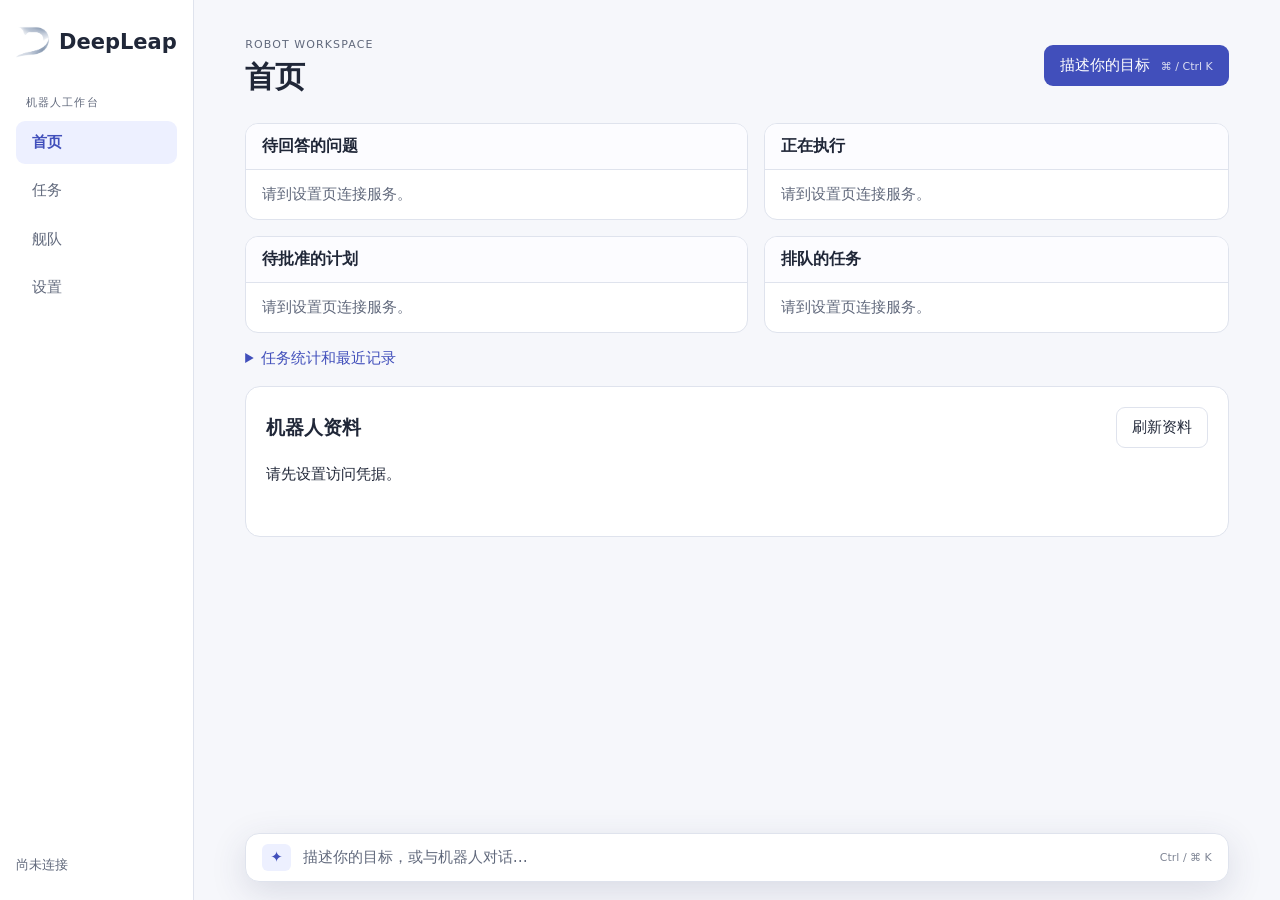
==== client/index.html @ b37fe317 "feat: 按任务状态在首页展示问题、计划、执行和队列" ====
<!doctype html>
<html lang="zh-CN">
<head>
  <meta charset="utf-8"><meta name="viewport" content="width=device-width, initial-scale=1">
  <title>DeepLeap · 机器人控制台</title>
  <link rel="icon" href="/client/deepleap-logo.png"><link rel="stylesheet" href="/client/style.css">
</head>
<body>
  <aside class="rail">
    <a class="brand" href="#home"><img src="/client/deepleap-logo.png" alt=""><strong>DeepLeap</strong></a>
    <div class="rail-caption">机器人工作台</div>
    <nav aria-label="工作台导航">
      <a href="#home">首页</a><a href="#tasks">任务</a><a href="#robots">舰队</a><a href="#settings">设置</a>
    </nav>
    <p id="connection-status" role="status">尚未连接</p>
  </aside>
  <main>
    <header><div><small>ROBOT WORKSPACE</small><h1 id="page-title">首页</h1></div>
      <button id="compose">描述你的目标 <kbd>⌘ / Ctrl K</kbd></button></header>
    <p id="notice" role="status"></p>
    <section id="home">
      <div class="home-board">
        <div class="board-column">
          <section class="board-panel" aria-labelledby="questions-title"><h2 id="questions-title">待回答的问题</h2><div id="home-questions"></div></section>
          <section class="board-panel" aria-labelledby="approvals-title"><h2 id="approvals-title">待批准的计划</h2><div id="home-approvals"></div></section>
        </div>
        <div class="board-column">
          <section class="board-panel" aria-labelledby="running-title"><h2 id="running-title">正在执行</h2><div id="home-running"></div></section>
          <section class="board-panel" aria-labelledby="queue-title"><h2 id="queue-title">排队的任务</h2><div id="home-queue"></div></section>
        </div>
      </div>
      <p id="home-feedback" role="status"></p>
      <p id="home-sync" role="status"></p>
      <details class="home-archive"><summary>任务统计和最近记录</summary><div class="metrics">
        <article><span>全部任务</span><strong id="recent-count">—</strong></article>
        <article><span>需要处理</span><strong id="waiting-count">—</strong></article>
        <article><span>执行中</span><strong id="active-count">—</strong></article>
      </div>
      <div class="card"><div class="heading"><h2>最近任务</h2><a href="#tasks">查看任务 →</a></div>
        <div id="recent" class="rows"></div></div></details>
    </section>
    <section id="tasks" hidden><div class="card"><div class="heading"><h2>我的任务</h2><button id="refresh-tasks" class="quiet">刷新</button></div>
      <div id="history" class="rows"></div><button id="more" class="quiet" hidden>加载更早任务</button></div>
      <form id="lookup-form" class="card inline"><label>任务编号<input id="lookup" required></label><button>查询任务</button></form></section>
    <section id="robots" hidden><div class="card"><div class="heading"><h2>机器人资料</h2><button id="refresh-robot" class="quiet">刷新资料</button></div>
      <p id="robot-status" role="status">请先设置访问凭据。</p><dl id="robot-fields"></dl></div></section>
    <section id="settings" hidden><form id="settings-form" class="card"><h2>连接工作台</h2>
      <label>访问凭据<input id="credential" type="password" autocomplete="off" spellcheck="false"></label>
      <p class="hint">凭据仅在当前页面使用。刷新页面后需重新输入。</p>
      <button>连接服务</button></form></section>
  </main>
  <button id="dock" aria-label="打开任务对话" aria-expanded="false" aria-controls="conversation"><span class="dock-mark" aria-hidden="true">✦</span>描述你的目标，或与机器人对话… <kbd>Ctrl / ⌘ K</kbd></button>
  <section id="conversation" role="dialog" aria-label="任务对话" hidden>
    <div class="heading"><h2>任务对话</h2><div><button id="new-task" class="quiet">新任务</button> <button id="collapse" class="quiet">收起</button></div></div>
    <div id="task-detail" hidden>
      <strong id="task-goal"></strong><p><span id="status" class="badge"></span> <small id="task-id"></small></p>
      <p id="reason"></p><p id="question"></p><form id="answer-form" hidden><label>澄清回答<input id="answer" required></label><button>提交回答</button></form>
      <div id="decisions" hidden><button id="approve">批准计划</button> <button id="reject" class="quiet">拒绝计划</button></div>
      <h3>执行计划</h3><ol id="plan"></ol><h3>机器人执行反馈</h3><div id="results"></div>
      <button id="cancel" class="danger" hidden>取消任务</button>
    </div>
    <form id="submit-form"><label>任务指令<textarea id="goal" rows="2" placeholder="例如，帮我拿杯水" required></textarea></label><button id="send">提交任务</button></form>
    <div id="voice-input"><details><summary>语音输入</summary>
      <label>语音文件<input id="audio" type="file" accept="audio/wav,.wav"></label>
      <button id="audio-submit" class="quiet">上传语音任务</button> <button id="record" class="quiet">开始录音</button>
      <span id="record-status" role="status"></span></details></div>
    <p id="error" role="alert"></p>
  </section>
  <script src="/client/audio.js" defer></script><script src="/client/home.js" defer></script><script src="/client/app.js" defer></script>
</body></html>
---- client/style.css ----
:root {
  color-scheme: light;
  --ink: #202738;
  --muted: #61697c;
  --line: #dfe3ed;
  --brand: #414fbb;
  --tint: #edf0ff;
  --paper: #fff
}

* {
  box-sizing: border-box
}

body {
  margin: 0;
  background: #f6f7fb;
  color: var(--ink);
  font: 15px/1.55 system-ui, "Microsoft YaHei", sans-serif
}

[hidden] {
  display: none !important
}

a {
  color: var(--brand);
  text-decoration: none
}

button,
input,
textarea {
  font: inherit
}

button {
  cursor: pointer;
  border: 1px solid transparent;
  border-radius: 9px;
  background: var(--brand);
  color: white;
  padding: 8px 15px
}

button:disabled {
  opacity: .55;
  cursor: default
}

.quiet,
.danger {
  background: white;
  color: var(--ink);
  border-color: var(--line)
}

.danger,
#error {
  color: #a02d31
}

a:focus-visible,
button:focus-visible,
input:focus-visible,
textarea:focus-visible,
summary:focus-visible {
  outline: 3px solid #8794ee;
  outline-offset: 2px
}

.rail {
  position: fixed;
  inset: 0 auto 0 0;
  width: 194px;
  padding: 25px 16px;
  border-right: 1px solid var(--line);
  background: #fff
}

.brand {
  display: flex;
  align-items: center;
  gap: 9px;
  color: var(--ink);
  font-size: 21px
}

.brand img {
  width: 34px;
  height: 34px;
  object-fit: contain
}

#connection-status {
  position: absolute;
  bottom: 12px;
  left: 16px;
  right: 16px;
  color: var(--muted);
  overflow-wrap: anywhere;
  font-size: 13px;
}

.rail-caption,
header small {
  font-size: 11px;
  letter-spacing: .1em;
  color: var(--muted)
}

.rail-caption {
  margin: 35px 10px 10px
}

nav {
  display: grid;
  gap: 5px
}

nav a {
  padding: 10px 16px;
  color: var(--muted);
  border-radius: 9px
}

nav a[aria-current=page] {
  background: var(--tint);
  color: var(--brand);
  font-weight: 650
}

main {
  max-width: 1300px;
  margin-left: 194px;
  padding: 32px clamp(18px, 4vw, 64px) 130px
}

header,
.heading,
.inline,
.task-row {
  display: flex;
  align-items: center;
  justify-content: space-between;
  gap: 12px
}

header {
  margin-bottom: 25px
}

h1,
h2,
h3 {
  line-height: 1.3;
  margin: 0 0 12px
}

h1 {
  font-size: 30px;
  margin: 2px 0
}

h2 {
  font-size: 19px
}

h3 {
  font-size: 15px;
  margin-top: 18px
}

.heading h2 {
  margin: 0
}

kbd {
  opacity: .8;
  font: 11px system-ui;
  margin-left: 6px
}

.metrics {
  display: grid;
  grid-template-columns: repeat(3, 1fr);
  gap: 12px;
  margin: 16px 0
}

.metrics article,
.card {
  background: var(--paper);
  border: 1px solid var(--line);
  border-radius: 15px;
  padding: 20px
}

.metrics span,
small,
.hint,
.empty,
#notice {
  color: var(--muted)
}

.metrics strong {
  font-size: 30px;
  display: block;
  color: var(--brand)
}

.card {
  margin: 15px 0
}

.rows {
  margin-top: 12px
}

.task-row {
  width: 100%;
  border: 0;
  border-top: 1px solid var(--line);
  border-radius: 0;
  background: white;
  color: var(--ink);
  text-align: left;
  padding: 13px 0
}

.task-row:hover {
  background: #f8f9fe
}

.task-row span {
  overflow-wrap: anywhere
}

.task-row small {
  flex-shrink: 0
}

.badge {
  background: var(--tint);
  color: var(--brand);
  padding: 3px 9px;
  border-radius: 20px
}

label {
  display: block;
  font-size: 14px;
  font-weight: 600
}

input,
textarea {
  display: block;
  width: 100%;
  margin: 6px 0 10px;
  border: 1px solid #b8bed0;
  border-radius: 8px;
  padding: 8px 10px;
  background: #fff;
  color: var(--ink)
}

textarea {
  resize: vertical
}

#settings-form {
  max-width: 600px
}

.inline label {
  flex: 1
}

.inline input {
  margin-bottom: 0
}

dl {
  display: grid;
  grid-template-columns: max-content 1fr;
  gap: 8px 18px
}

dd {
  margin: 0;
  overflow-wrap: anywhere
}

dt {
  color: var(--muted)
}

#dock,
#conversation {
  position: fixed;
  right: clamp(16px, 4vw, 64px);
  bottom: 18px;
  box-shadow: 0 10px 35px #31395e25
}

#conversation {
  width: min(570px, calc(100vw - 32px));
  max-height: 80dvh;
  overflow: auto;
  border: 1px solid var(--line);
  border-radius: 18px;
  padding: 20px;
  background: white;
  z-index: 3
}

#conversation .heading {
  margin-bottom: 15px
}

#voice-input {
  margin-top: 12px
}

summary {
  cursor: pointer;
  color: var(--brand)
}

.result {
  margin: 10px 0;
  padding: 10px;
  border-left: 3px solid #7e92b4;
  background: #f5f7fb
}

.result p {
  margin: 4px 0
}

#task-id,
#error,
#reason,
#results {
  overflow-wrap: anywhere
}

#error:empty,
#notice:empty {
  display: none
}

.home-board {
  display: grid;
  grid-template-columns: minmax(0, 1.08fr) minmax(0, 1fr);
  gap: 16px;
  align-items: start;
}
.board-column { display: grid; gap: 16px; min-width: 0; }
.board-panel { background: white; border: 1px solid var(--line); border-radius: 13px; overflow: hidden; }
.board-panel > h2 { font-size: 16px; margin: 0; padding: 12px 16px; background: #fcfcff; border-bottom: 1px solid var(--line); }
.board-panel article, .board-panel .empty { margin: 0; padding: 13px 16px; overflow-wrap: anywhere; }
.board-panel article + article { border-top: 1px solid var(--line); }
.board-panel h3 { margin: 0 0 6px; }
.board-panel ol { margin: 6px 0; padding-left: 24px; }
.board-meta, .board-state { color: var(--muted); font-size: 13px; }
.board-state { margin-left: 8px; }
.board-state.current { padding: 2px 6px; border-radius: 6px; color: #216557; background: #e6f3ee; }
.board-queue-head { display: flex; align-items: baseline; justify-content: space-between; gap: 10px; }
.board-queue-head button { flex-shrink: 0; }
.board-meta { margin: 5px 0; }
.board-question { padding: 7px 10px; margin: 7px 0; background: var(--tint); border-left: 2px solid #aaa5ce; }
.board-actions { display: flex; gap: 8px; flex-wrap: wrap; margin-top: 8px; }
.home-archive { margin: 14px 0; }
#home-feedback, #home-sync { color: var(--muted); }
#home-feedback:empty, #home-sync:empty { display: none; }
#dock, #conversation {
  left: calc(194px + clamp(18px, 4vw, 64px));
  right: clamp(18px, 4vw, 64px);
  max-width: 1020px;
  width: auto;
  margin-inline: auto;
}
#dock {
  display: flex;
  align-items: center;
  gap: 12px;
  justify-content: flex-start;
  text-align: left;
  background: white;
  border: 1px solid var(--line);
  border-radius: 14px;
  color: var(--muted);
  padding: 10px 16px;
  z-index: 2;
}
.dock-mark { background: var(--tint); color: var(--brand); padding: 2px 8px; border-radius: 6px; }
#dock kbd { margin-left: auto; }
@media(max-width:700px) {
  .home-board { grid-template-columns: 1fr; }
  #dock, #conversation { left: 12px; right: 12px; }

  #connection-status {
    position: static;
    margin: 4px 0 0;
  }

  .rail {
    width: auto;
    position: static;
    padding: 10px 14px;
    border-width: 0 0 1px
  }

  .brand {
    font-size: 17px
  }

  .brand img {
    width: 24px;
    height: 24px
  }

  .rail-caption,
  kbd {
    display: none
  }

  nav {
    display: flex;
    gap: 4px;
    margin-top: 8px
  }

  nav a {
    padding: 5px 12px
  }

  main {
    margin: 0;
    padding: 18px 14px 90px
  }

  header {
    margin-bottom: 18px
  }

  h1 {
    font-size: 24px
  }

  .metrics {
    gap: 5px
  }

  .metrics article,
  .card {
    padding: 12px
  }

  .metrics strong {
    font-size: 24px
  }

  #conversation {
    padding: 14px
  }

  .task-row {
    flex-wrap: wrap
  }

  .inline {
    flex-wrap: wrap
  }
}
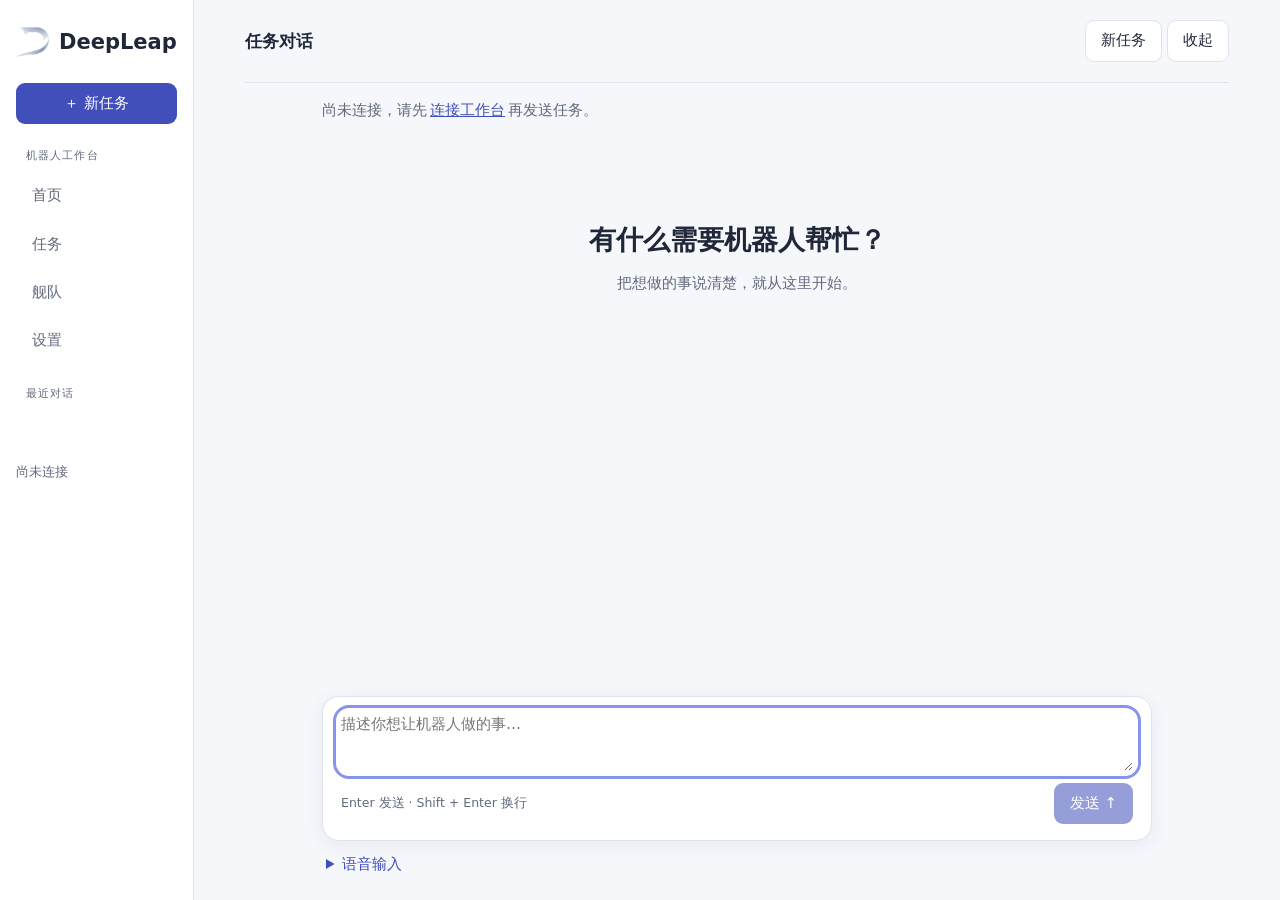
==== commit 2c1e664c: "feat: 恢复 Mac 多机器人任务流程并保存最终验收 恢复 C1 选机、分配、独立执行、重启和停用清理、首次上报及舰队展示；保留已确认的聊天提交和停止交互，合入 Luna 请求适配。  保存首次 " ====
--- a/client/index.html
+++ b/client/index.html
@@ -5,20 +5,22 @@
   <title>DeepLeap · 机器人控制台</title>
   <link rel="icon" href="/client/deepleap-logo.png"><link rel="stylesheet" href="/client/style.css">
 </head>
-<body>
+<body class="chat-open">
   <aside class="rail">
     <a class="brand" href="#home"><img src="/client/deepleap-logo.png" alt=""><strong>DeepLeap</strong></a>
+    <button id="sidebar-new" class="rail-new">＋ 新任务</button>
     <div class="rail-caption">机器人工作台</div>
     <nav aria-label="工作台导航">
       <a href="#home">首页</a><a href="#tasks">任务</a><a href="#robots">舰队</a><a href="#settings">设置</a>
     </nav>
+    <div class="thread-section"><div class="rail-caption">最近对话</div><div id="thread-history"></div></div>
     <p id="connection-status" role="status">尚未连接</p>
   </aside>
   <main>
     <header><div><small>ROBOT WORKSPACE</small><h1 id="page-title">首页</h1></div>
       <button id="compose">描述你的目标 <kbd>⌘ / Ctrl K</kbd></button></header>
     <p id="notice" role="status"></p>
-    <section id="home">
+    <section id="home" hidden>
       <div class="home-board">
         <div class="board-column">
           <section class="board-panel" aria-labelledby="questions-title"><h2 id="questions-title">待回答的问题</h2><div id="home-questions"></div></section>
@@ -43,28 +45,44 @@
       <div id="history" class="rows"></div><button id="more" class="quiet" hidden>加载更早任务</button></div>
       <form id="lookup-form" class="card inline"><label>任务编号<input id="lookup" required></label><button>查询任务</button></form></section>
     <section id="robots" hidden><div class="card"><div class="heading"><h2>机器人资料</h2><button id="refresh-robot" class="quiet">刷新资料</button></div>
+      <p class="hint">选择机器人查看资料，不会改变任务的执行机器人。</p><div id="robot-list" class="robot-list" aria-label="已登记机器人"></div>
       <p id="robot-status" role="status">请先设置访问凭据。</p><dl id="robot-fields"></dl></div></section>
     <section id="settings" hidden><form id="settings-form" class="card"><h2>连接工作台</h2>
       <label>访问凭据<input id="credential" type="password" autocomplete="off" spellcheck="false"></label>
       <p class="hint">凭据仅在当前页面使用。刷新页面后需重新输入。</p>
       <button>连接服务</button></form></section>
+    <section id="conversation" role="region" aria-label="任务对话">
+      <div class="conversation-heading"><h2>任务对话</h2><div><button id="new-task" class="quiet">新任务</button> <button id="collapse" class="quiet">收起</button></div></div>
+      <p id="chat-access-note" role="status">尚未连接，请先<a href="#settings">连接工作台</a>再发送任务。</p>
+      <div id="chat-empty"><h2>有什么需要机器人帮忙？</h2><p>把想做的事说清楚，就从这里开始。</p></div>
+      <div id="task-detail" hidden>
+        <div class="user-message"><div id="task-goal"></div><small id="sent-status">已发送</small></div>
+        <div class="assistant-message">
+          <span class="assistant-mark" aria-hidden="true">✦</span>
+          <div class="assistant-content">
+            <p class="status-line" role="status"><span id="status" class="badge"></span></p>
+            <p id="task-robots" class="hint"></p><p id="reason"></p><p id="question"></p>
+            <form id="answer-form" hidden><label>澄清回答<input id="answer" required></label><button>提交回答</button></form>
+            <div id="decisions" hidden><button id="approve">批准计划</button> <button id="reject" class="quiet">拒绝计划</button></div>
+            <div id="execution-detail" hidden><h3>执行计划</h3><ol id="plan"></ol><h3>机器人执行反馈</h3><div id="results"></div></div>
+            <details id="task-reference"><summary>任务记录</summary><small id="task-id"></small></details>
+          </div>
+        </div>
+      </div>
+      <div class="chat-footer">
+        <div id="active-composer" class="chat-composer" hidden>
+          <p id="composer-message">任务进行中，可以随时停止</p>
+          <div class="composer-actions"><small id="stop-hint">停止后不再继续这个任务</small><button id="cancel"><span aria-hidden="true">■</span> 停止</button><button id="followup-new" hidden>新任务</button></div>
+        </div>
+        <form id="submit-form" class="chat-composer"><label class="sr-only" for="goal">任务指令</label><textarea id="goal" rows="2" placeholder="描述你想让机器人做的事…" required></textarea><div class="composer-actions"><small>Enter 发送 · Shift + Enter 换行</small><button id="send" aria-label="提交任务" disabled>发送 ↑</button></div></form>
+        <div id="voice-input"><details><summary>语音输入</summary>
+          <label>语音文件<input id="audio" type="file" accept="audio/wav,.wav"></label>
+          <button id="audio-submit" class="quiet">上传语音任务</button> <button id="record" class="quiet">开始录音</button>
+          <span id="record-status" role="status"></span></details></div>
+        <p id="error" role="alert"></p><button id="retry-submit" class="quiet" hidden>重试确认提交结果</button>
+      </div>
+    </section>
   </main>
-  <button id="dock" aria-label="打开任务对话" aria-expanded="false" aria-controls="conversation"><span class="dock-mark" aria-hidden="true">✦</span>描述你的目标，或与机器人对话… <kbd>Ctrl / ⌘ K</kbd></button>
-  <section id="conversation" role="dialog" aria-label="任务对话" hidden>
-    <div class="heading"><h2>任务对话</h2><div><button id="new-task" class="quiet">新任务</button> <button id="collapse" class="quiet">收起</button></div></div>
-    <div id="task-detail" hidden>
-      <strong id="task-goal"></strong><p><span id="status" class="badge"></span> <small id="task-id"></small></p>
-      <p id="reason"></p><p id="question"></p><form id="answer-form" hidden><label>澄清回答<input id="answer" required></label><button>提交回答</button></form>
-      <div id="decisions" hidden><button id="approve">批准计划</button> <button id="reject" class="quiet">拒绝计划</button></div>
-      <h3>执行计划</h3><ol id="plan"></ol><h3>机器人执行反馈</h3><div id="results"></div>
-      <button id="cancel" class="danger" hidden>取消任务</button>
-    </div>
-    <form id="submit-form"><label>任务指令<textarea id="goal" rows="2" placeholder="例如，帮我拿杯水" required></textarea></label><button id="send">提交任务</button></form>
-    <div id="voice-input"><details><summary>语音输入</summary>
-      <label>语音文件<input id="audio" type="file" accept="audio/wav,.wav"></label>
-      <button id="audio-submit" class="quiet">上传语音任务</button> <button id="record" class="quiet">开始录音</button>
-      <span id="record-status" role="status"></span></details></div>
-    <p id="error" role="alert"></p>
-  </section>
+  <button id="dock" hidden aria-label="打开任务对话" aria-expanded="false" aria-controls="conversation"><span class="dock-mark" aria-hidden="true">✦</span>描述你的目标，或与机器人对话… <kbd>Ctrl / ⌘ K</kbd></button>
   <script src="/client/audio.js" defer></script><script src="/client/home.js" defer></script><script src="/client/app.js" defer></script>
 </body></html>
--- a/client/style.css
+++ b/client/style.css
@@ -476,3 +476,68 @@
     flex-wrap: wrap
   }
 }
+
+/* Task conversations reuse the existing brand palette and home navigation. */
+.rail { overflow-y: auto; }
+.rail-new { width: 100%; margin-top: 24px; }
+.rail-caption { margin-top: 23px; }
+.thread-section { margin-bottom: 60px; }
+.thread-row { width: 100%; text-align: left; display: grid; gap: 4px; background: transparent; color: var(--ink); padding: 10px; margin-top: 4px; }
+.thread-row:hover, .thread-row[aria-current=page] { background: var(--tint); }
+.thread-row span { overflow-wrap: anywhere; }
+.thread-row small { font-size: 12px; }
+#connection-status { position: static; margin-top: 24px; }
+.task-row { display: flex; gap: 16px; }
+.task-open { flex: 1; min-width: 0; background: transparent; color: var(--ink); text-align: left; padding: 4px 0; display: grid; gap: 6px; }
+.task-open span { overflow-wrap: anywhere; }
+.task-open small { white-space: normal; }
+.task-stop { flex: 0 0 auto; }
+body.chat-open main { max-width: 1500px; padding-top: 0; padding-bottom: 24px; }
+body.chat-open main > header, body.chat-open main > section:not(#conversation) { display: none; }
+#conversation { position: static; inset: auto; width: 100%; max-width: 100%; max-height: none; min-height: calc(100dvh - 24px); overflow: visible; margin: 0; border: 0; border-radius: 0; padding: 0; background: transparent; box-shadow: none; display: flex; flex-direction: column; }
+.conversation-heading { display: flex; align-items: center; justify-content: space-between; gap: 12px; min-height: 83px; border-bottom: 1px solid var(--line); }
+.conversation-heading h2 { font-size: 17px; margin: 0; }
+#chat-empty { text-align: center; padding: 100px 16px 80px; }
+#chat-empty h2 { font-size: 27px; }
+#chat-empty p { color: var(--muted); }
+#task-detail { max-width: 830px; width: 100%; margin: 30px auto; }
+.user-message { width: fit-content; max-width: 85%; margin-left: auto; padding: 13px 19px; background: var(--tint); border-radius: 17px 17px 4px 17px; white-space: pre-wrap; overflow-wrap: anywhere; }
+.user-message small { display: block; text-align: right; font-size: 12px; margin-top: 6px; }
+.assistant-message { display: grid; grid-template-columns: 30px minmax(0,1fr); gap: 14px; margin-top: 32px; }
+.assistant-mark { width: 29px; height: 29px; display: grid; place-items: center; background: var(--paper); border: 1px solid var(--line); border-radius: 9px; color: var(--brand); }
+.assistant-content .status-line { margin: 0 0 14px; }
+.assistant-content #reason { margin: 0 0 14px; color: var(--muted); }
+#question:empty, #reason:empty { display: none; }
+#task-reference { margin-top: 20px; font-size: 12px; }
+.chat-footer { width: 100%; max-width: 830px; margin: auto auto 0; padding-top: 26px; }
+.chat-composer { padding: 16px 18px; background: var(--paper); border: 1px solid var(--line); border-radius: 17px; box-shadow: 0 4px 18px #31395e12; }
+.chat-composer textarea { border: 0; padding: 0; margin: 0; min-height: 58px; background: transparent; }
+.chat-composer textarea:focus-visible { outline-offset: 5px; }
+.composer-actions { display: flex; align-items: center; justify-content: space-between; gap: 14px; margin-top: 12px; }
+.composer-actions button { flex-shrink: 0; }
+#composer-message { min-height: 42px; margin: 0; color: var(--muted); }
+#cancel span { font-size: 11px; margin-right: 4px; }
+#voice-input { margin: 12px 4px 0; }
+.sr-only { position: absolute; width: 1px; height: 1px; padding: 0; margin: -1px; overflow: hidden; clip: rect(0,0,0,0); white-space: nowrap; border: 0; }
+@media(max-width:700px) {
+  .thread-section { display: none; }
+  .rail-new { width: auto; margin-top: 10px; }
+  body.chat-open main { padding: 0 14px 20px; }
+  #conversation { min-height: calc(100dvh - 200px); }
+  .conversation-heading { min-height: 70px; flex-wrap: wrap; padding: 10px 0; }
+  #chat-empty { padding: 60px 0; }
+  #chat-empty h2 { font-size: 23px; }
+  .assistant-message { gap: 10px; }
+  .composer-actions small { font-size: 12px; }
+  .task-row { gap: 8px; }
+  .task-open { min-width: 160px; }
+}
+
+#chat-access-note { max-width: 830px; width: 100%; align-self: center; color: var(--muted); margin: 16px 0 0; }
+#chat-access-note a { margin-inline: 3px; text-decoration: underline; }
+.task-description { color: var(--muted); }
+
+.robot-list { display:flex; flex-wrap:wrap; gap:8px; margin:16px 0; }
+.robot-list button { text-align:left; overflow-wrap:anywhere; }
+.robot-list button[aria-pressed="true"] { background:#eef0ff; border-color:#494fc1; color:#363ca6; }
+#task-robots { overflow-wrap:anywhere; }
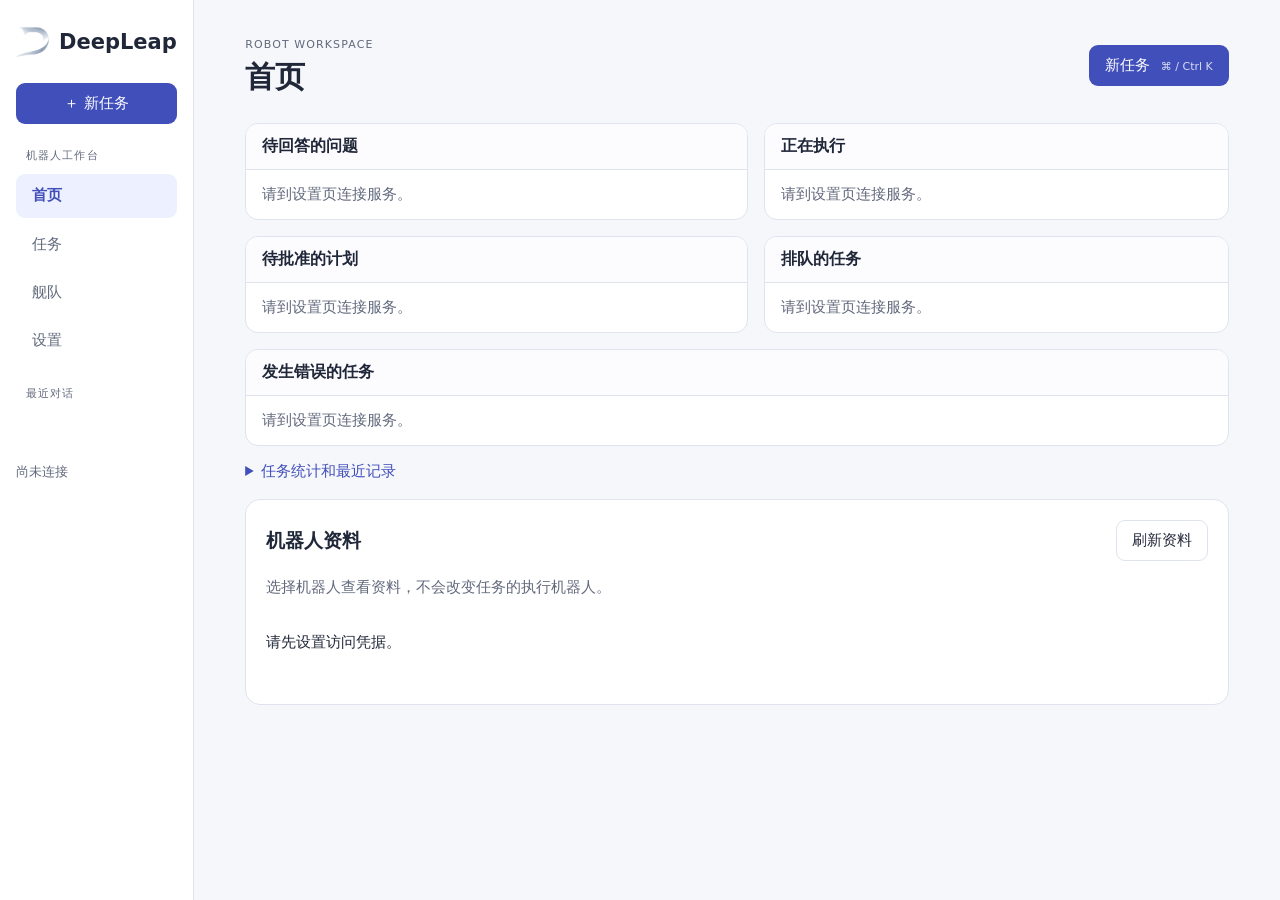
==== commit cbbef1b3: "feat: 支持执行中暂停与继续" ====
--- a/client/index.html
+++ b/client/index.html
@@ -3,9 +3,9 @@
 <head>
   <meta charset="utf-8"><meta name="viewport" content="width=device-width, initial-scale=1">
   <title>DeepLeap · 机器人控制台</title>
-  <link rel="icon" href="/client/deepleap-logo.png"><link rel="stylesheet" href="/client/style.css">
+  <link rel="icon" href="/client/deepleap-logo.png"><link rel="stylesheet" href="/client/style.css?v=20261110-red-pause">
 </head>
-<body class="chat-open">
+<body>
   <aside class="rail">
     <a class="brand" href="#home"><img src="/client/deepleap-logo.png" alt=""><strong>DeepLeap</strong></a>
     <button id="sidebar-new" class="rail-new">＋ 新任务</button>
@@ -18,7 +18,7 @@
   </aside>
   <main>
     <header><div><small>ROBOT WORKSPACE</small><h1 id="page-title">首页</h1></div>
-      <button id="compose">描述你的目标 <kbd>⌘ / Ctrl K</kbd></button></header>
+      <button id="compose">新任务 <kbd>⌘ / Ctrl K</kbd></button></header>
     <p id="notice" role="status"></p>
     <section id="home" hidden>
       <div class="home-board">
@@ -31,6 +31,7 @@
           <section class="board-panel" aria-labelledby="queue-title"><h2 id="queue-title">排队的任务</h2><div id="home-queue"></div></section>
         </div>
       </div>
+      <section class="board-panel error-panel" aria-labelledby="errors-title"><h2 id="errors-title">发生错误的任务</h2><div id="home-errors"></div></section>
       <p id="home-feedback" role="status"></p>
       <p id="home-sync" role="status"></p>
       <details class="home-archive"><summary>任务统计和最近记录</summary><div class="metrics">
@@ -51,38 +52,39 @@
       <label>访问凭据<input id="credential" type="password" autocomplete="off" spellcheck="false"></label>
       <p class="hint">凭据仅在当前页面使用。刷新页面后需重新输入。</p>
       <button>连接服务</button></form></section>
-    <section id="conversation" role="region" aria-label="任务对话">
+    <section id="conversation" role="region" aria-label="任务对话" hidden>
       <div class="conversation-heading"><h2>任务对话</h2><div><button id="new-task" class="quiet">新任务</button> <button id="collapse" class="quiet">收起</button></div></div>
       <p id="chat-access-note" role="status">尚未连接，请先<a href="#settings">连接工作台</a>再发送任务。</p>
       <div id="chat-empty"><h2>有什么需要机器人帮忙？</h2><p>把想做的事说清楚，就从这里开始。</p></div>
+      <div id="conversation-history" aria-label="会话消息历史"></div>
       <div id="task-detail" hidden>
         <div class="user-message"><div id="task-goal"></div><small id="sent-status">已发送</small></div>
         <div class="assistant-message">
           <span class="assistant-mark" aria-hidden="true">✦</span>
           <div class="assistant-content">
             <p class="status-line" role="status"><span id="status" class="badge"></span></p>
-            <p id="task-robots" class="hint"></p><p id="reason"></p><p id="question"></p>
+            <p id="task-robots" class="hint"></p><p id="reason"></p><div id="task-error-card" hidden></div><p id="cancel-result" class="hint" hidden></p><p id="question"></p>
             <form id="answer-form" hidden><label>澄清回答<input id="answer" required></label><button>提交回答</button></form>
             <div id="decisions" hidden><button id="approve">批准计划</button> <button id="reject" class="quiet">拒绝计划</button></div>
             <div id="execution-detail" hidden><h3>执行计划</h3><ol id="plan"></ol><h3>机器人执行反馈</h3><div id="results"></div></div>
+        <div id="active-composer" class="chat-composer" hidden>
+          <p id="composer-message">任务进行中，可以随时停止</p>
+          <div class="composer-actions"><small id="stop-hint">停止当前动作，保留后续步骤</small><button id="refresh-task" class="quiet" hidden>刷新任务状态</button><button id="cancel"><span aria-hidden="true">■</span> 停止当前动作</button><button id="resume-execution" type="button" hidden>▶ 继续后续动作</button><button id="end-execution" type="button" class="quiet" hidden>结束本轮任务</button><button id="followup-new" hidden>新任务</button></div>
+        </div>
             <details id="task-reference"><summary>任务记录</summary><small id="task-id"></small></details>
           </div>
         </div>
       </div>
       <div class="chat-footer">
-        <div id="active-composer" class="chat-composer" hidden>
-          <p id="composer-message">任务进行中，可以随时停止</p>
-          <div class="composer-actions"><small id="stop-hint">停止后不再继续这个任务</small><button id="cancel"><span aria-hidden="true">■</span> 停止</button><button id="followup-new" hidden>新任务</button></div>
-        </div>
-        <form id="submit-form" class="chat-composer"><label class="sr-only" for="goal">任务指令</label><textarea id="goal" rows="2" placeholder="描述你想让机器人做的事…" required></textarea><div class="composer-actions"><small>Enter 发送 · Shift + Enter 换行</small><button id="send" aria-label="提交任务" disabled>发送 ↑</button></div></form>
+        <form id="submit-form" class="chat-composer"><p id="continuation-note" class="hint" hidden>继续在当前会话中输入。</p><label class="sr-only" for="goal">任务指令</label><textarea id="goal" rows="2" placeholder="描述你想让机器人做的事…" required></textarea><div class="composer-actions"><small>Enter 发送 · Shift + Enter 换行</small><button id="send" aria-label="发送消息" disabled>发送 ↑</button><button id="pause-planning" class="danger" type="button" aria-label="暂停规划" hidden>Ⅱ 暂停</button></div></form>
         <div id="voice-input"><details><summary>语音输入</summary>
           <label>语音文件<input id="audio" type="file" accept="audio/wav,.wav"></label>
           <button id="audio-submit" class="quiet">上传语音任务</button> <button id="record" class="quiet">开始录音</button>
           <span id="record-status" role="status"></span></details></div>
-        <p id="error" role="alert"></p><button id="retry-submit" class="quiet" hidden>重试确认提交结果</button>
+        <p id="error" role="alert"></p>
       </div>
     </section>
   </main>
-  <button id="dock" hidden aria-label="打开任务对话" aria-expanded="false" aria-controls="conversation"><span class="dock-mark" aria-hidden="true">✦</span>描述你的目标，或与机器人对话… <kbd>Ctrl / ⌘ K</kbd></button>
-  <script src="/client/audio.js" defer></script><script src="/client/home.js" defer></script><script src="/client/app.js" defer></script>
+  <p id="task-alert" class="task-notification" role="status" aria-live="polite"></p>
+  <script src="/client/audio.js" defer></script><script src="/client/home.js?v=20261111-execution-pause" defer></script><script src="/client/app.js?v=20261111-execution-pause" defer></script>
 </body></html>
--- a/client/style.css
+++ b/client/style.css
@@ -501,6 +501,11 @@
 #chat-empty h2 { font-size: 27px; }
 #chat-empty p { color: var(--muted); }
 #task-detail { max-width: 830px; width: 100%; margin: 30px auto; }
+#conversation-history { max-width: 830px; width: 100%; margin: 0 auto; }
+#conversation-history:empty { display: none; }
+.conversation-turn { margin: 30px 0; padding-bottom: 24px; border-bottom: 1px solid var(--line); }
+.previous-task-note { color: var(--muted); font-size: 12px; margin-bottom: 18px; }
+#continuation-note { margin: 0 0 12px; font-size: 13px; }
 .user-message { width: fit-content; max-width: 85%; margin-left: auto; padding: 13px 19px; background: var(--tint); border-radius: 17px 17px 4px 17px; white-space: pre-wrap; overflow-wrap: anywhere; }
 .user-message small { display: block; text-align: right; font-size: 12px; margin-top: 6px; }
 .assistant-message { display: grid; grid-template-columns: 30px minmax(0,1fr); gap: 14px; margin-top: 32px; }
@@ -513,6 +518,12 @@
 .chat-composer { padding: 16px 18px; background: var(--paper); border: 1px solid var(--line); border-radius: 17px; box-shadow: 0 4px 18px #31395e12; }
 .chat-composer textarea { border: 0; padding: 0; margin: 0; min-height: 58px; background: transparent; }
 .chat-composer textarea:focus-visible { outline-offset: 5px; }
+.chat-composer.is-disabled { background: #f3f4f6; border-color: #e1e3e8; box-shadow: none; }
+.chat-composer textarea:disabled { color: #858c9b; -webkit-text-fill-color: #858c9b; opacity: 1; cursor: default; resize: none; }
+.chat-composer textarea:disabled::placeholder { color: #858c9b; opacity: 1; }
+.chat-composer.is-disabled #send:disabled { color: #8b929f; background: #e4e7ec; border-color: #e1e3e8; opacity: 1; }
+#active-composer { margin-top: 16px; box-shadow: none; }
+.conversation-message .assistant-content > div { white-space: pre-wrap; }
 .composer-actions { display: flex; align-items: center; justify-content: space-between; gap: 14px; margin-top: 12px; }
 .composer-actions button { flex-shrink: 0; }
 #composer-message { min-height: 42px; margin: 0; color: var(--muted); }
@@ -541,3 +552,35 @@
 .robot-list button { text-align:left; overflow-wrap:anywhere; }
 .robot-list button[aria-pressed="true"] { background:#eef0ff; border-color:#494fc1; color:#363ca6; }
 #task-robots { overflow-wrap:anywhere; }
+
+/* Persisted task errors share one presentation in chat, history, and home. */
+.error-panel { margin-top: 16px; }
+.task-error-card { border: 1px solid var(--line); border-radius: 12px; padding: 20px; background: var(--paper); min-width: 0; overflow-wrap: anywhere; }
+.task-error-card h3 { margin: 0 0 8px; font-size: 17px; }
+.task-error-card .error-message { margin: 0; color: var(--ink); }
+.error-facts { margin: 18px 0; padding: 12px 14px; border-radius: 8px; background: #f6f7fb; grid-template-columns: 72px minmax(0, 1fr); gap: 8px 12px; }
+.error-facts dd { color: var(--ink); }
+.error-details { border-top: 1px solid var(--line); padding-top: 12px; }
+.error-details summary { width: fit-content; color: var(--brand); cursor: pointer; min-height: 32px; }
+.error-records { margin: 10px 0 0; font-size: 13px; grid-template-columns: 72px minmax(0, 1fr); gap: 8px 12px; }
+.error-records dd { font-family: ui-monospace, Consolas, monospace; }
+.task-error-card .error-footnote { margin: 14px 0 0; color: var(--muted); font-size: 12px; }
+.error-badge { background: #fff0f0; color: #a02d31; }
+.task-notification { position: fixed; z-index: 5; right: 20px; bottom: 20px; width: min(460px, calc(100vw - 40px)); margin: 0; padding: 14px 18px; border: 1px solid #e8c9cc; border-radius: 12px; background: #fff7f7; color: #8f3035; box-shadow: 0 4px 18px #31395e16; }
+.task-notification:empty { display: none; }
+.task-row-error { display: grid; grid-template-columns: minmax(0, 1fr) auto; }
+.task-row-error > .task-open { grid-column: 1; }
+.task-row-error > .task-error-card { grid-column: 1 / -1; grid-row: 2; }
+.task-row-error > .task-stop { grid-column: 2; grid-row: 1; }
+#cancel-result { padding: 10px 12px; border-left: 2px solid var(--line); background: #f6f7fb; overflow-wrap: anywhere; }
+.composer-actions { flex-wrap: wrap; }
+.composer-actions > small { flex: 1 1 190px; }
+.board-panel .task-error-card { padding: 16px; margin-top: 10px; }
+@media(max-width:500px) {
+  .task-error-card { padding: 16px; }
+  .error-facts { grid-template-columns: 1fr; gap: 3px; }
+  .error-facts dd + dt { margin-top: 6px; }
+  .error-details summary { min-height: 44px; display: flex; align-items: center; }
+  .composer-actions > small { flex-basis: 100%; }
+  .composer-actions button { min-height: 44px; }
+}
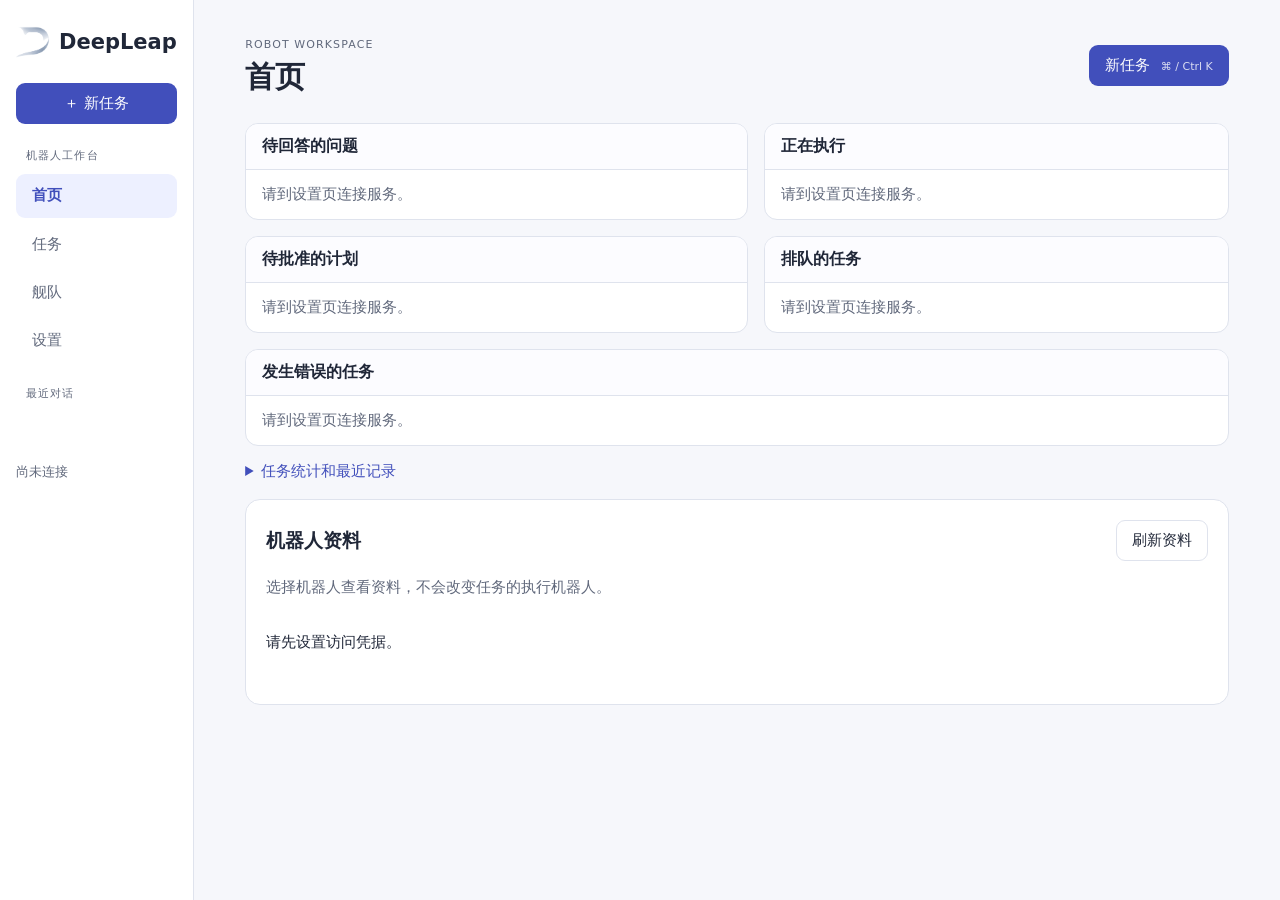
==== commit 0d4c0c5b: "feat: 完善规划审批连接与 Fun ASR" ====
--- a/client/index.html
+++ b/client/index.html
@@ -3,7 +3,7 @@
 <head>
   <meta charset="utf-8"><meta name="viewport" content="width=device-width, initial-scale=1">
   <title>DeepLeap · 机器人控制台</title>
-  <link rel="icon" href="/client/deepleap-logo.png"><link rel="stylesheet" href="/client/style.css?v=20261110-red-pause">
+  <link rel="icon" href="/client/deepleap-logo.png"><link rel="stylesheet" href="/client/style.css?v=20261115-robot-approval">
 </head>
 <body>
   <aside class="rail">
@@ -47,6 +47,15 @@
       <form id="lookup-form" class="card inline"><label>任务编号<input id="lookup" required></label><button>查询任务</button></form></section>
     <section id="robots" hidden><div class="card"><div class="heading"><h2>机器人资料</h2><button id="refresh-robot" class="quiet">刷新资料</button></div>
       <p class="hint">选择机器人查看资料，不会改变任务的执行机器人。</p><div id="robot-list" class="robot-list" aria-label="已登记机器人"></div>
+      <section id="robot-approval" class="robot-approval" aria-labelledby="robot-approval-title" hidden>
+        <div class="robot-approval-row">
+          <div class="robot-approval-copy"><h3 id="robot-approval-title">免审批执行</h3><p id="robot-approval-target" class="hint"></p></div>
+          <div class="robot-approval-control"><span id="robot-approval-state">尚未读取</span><button id="robot-approval-toggle" type="button" class="robot-approval-switch" role="switch" aria-checked="false" aria-labelledby="robot-approval-title" aria-describedby="robot-approval-target robot-approval-effect robot-approval-feedback" disabled><span aria-hidden="true"></span></button></div>
+        </div>
+        <p id="robot-approval-effect">计划生成后，需要人工批准才会执行。</p>
+        <p class="hint robot-approval-note">只影响新生成的计划；已有计划按生成时的审批规则继续，等待批准的旧计划仍需批准。开启后仍会检查计划、操作权限和机器人状态。</p>
+        <p id="robot-approval-feedback" class="hint" role="status" aria-live="polite"></p>
+      </section>
       <p id="robot-status" role="status">请先设置访问凭据。</p><dl id="robot-fields"></dl></div></section>
     <section id="settings" hidden><form id="settings-form" class="card"><h2>连接工作台</h2>
       <label>访问凭据<input id="credential" type="password" autocomplete="off" spellcheck="false"></label>
@@ -66,7 +75,7 @@
             <p id="task-robots" class="hint"></p><p id="reason"></p><div id="task-error-card" hidden></div><p id="cancel-result" class="hint" hidden></p><p id="question"></p>
             <form id="answer-form" hidden><label>澄清回答<input id="answer" required></label><button>提交回答</button></form>
             <div id="decisions" hidden><button id="approve">批准计划</button> <button id="reject" class="quiet">拒绝计划</button></div>
-            <div id="execution-detail" hidden><h3>执行计划</h3><ol id="plan"></ol><h3>机器人执行反馈</h3><div id="results"></div></div>
+            <div id="execution-detail" hidden><h3>机器人执行反馈</h3><div id="results"></div></div>
         <div id="active-composer" class="chat-composer" hidden>
           <p id="composer-message">任务进行中，可以随时停止</p>
           <div class="composer-actions"><small id="stop-hint">停止当前动作，保留后续步骤</small><button id="refresh-task" class="quiet" hidden>刷新任务状态</button><button id="cancel"><span aria-hidden="true">■</span> 停止当前动作</button><button id="resume-execution" type="button" hidden>▶ 继续后续动作</button><button id="end-execution" type="button" class="quiet" hidden>结束本轮任务</button><button id="followup-new" hidden>新任务</button></div>
@@ -86,5 +95,5 @@
     </section>
   </main>
   <p id="task-alert" class="task-notification" role="status" aria-live="polite"></p>
-  <script src="/client/audio.js" defer></script><script src="/client/home.js?v=20261111-execution-pause" defer></script><script src="/client/app.js?v=20261111-execution-pause" defer></script>
+  <script src="/client/audio.js" defer></script><script src="/client/home.js?v=20261111-execution-pause" defer></script><script src="/client/app.js?v=20261116-planning-repair" defer></script>
 </body></html>
--- a/client/style.css
+++ b/client/style.css
@@ -551,6 +551,25 @@
 .robot-list { display:flex; flex-wrap:wrap; gap:8px; margin:16px 0; }
 .robot-list button { text-align:left; overflow-wrap:anywhere; }
 .robot-list button[aria-pressed="true"] { background:#eef0ff; border-color:#494fc1; color:#363ca6; }
+.robot-approval { margin:20px 0; padding:18px 20px; border:1px solid var(--line); border-radius:12px; background:#fafbff; }
+.robot-approval-row { display:flex; justify-content:space-between; align-items:center; gap:20px; }
+.robot-approval-copy { min-width:0; }
+.robot-approval-copy h3 { margin:0 0 6px; font-size:17px; }
+.robot-approval-copy p { margin:0; overflow-wrap:anywhere; }
+.robot-approval-control { display:flex; align-items:center; gap:12px; flex-shrink:0; }
+#robot-approval-state { color:var(--muted); font-size:14px; }
+.robot-approval-switch { width:48px; height:28px; padding:3px; border:1px solid #8e97aa; border-radius:20px; background:#8e97aa; flex-shrink:0; }
+.robot-approval-switch > span { display:block; width:20px; height:20px; border-radius:50%; background:white; box-shadow:0 1px 3px #20273830; transition:transform .16s ease; }
+.robot-approval-switch[aria-checked="true"] { border-color:var(--brand); background:var(--brand); }
+.robot-approval-switch[aria-checked="true"] > span { transform:translateX(20px); }
+#robot-approval-effect { margin:16px 0 6px; }
+.robot-approval-note, #robot-approval-feedback { margin:0; font-size:13px; }
+#robot-approval-feedback:not(:empty) { margin-top:8px; }
+@media(max-width:500px) {
+  .robot-approval { padding:16px; }
+  .robot-approval-row { flex-wrap:wrap; gap:12px; }
+}
+@media(prefers-reduced-motion:reduce) { .robot-approval-switch > span { transition:none; } }
 #task-robots { overflow-wrap:anywhere; }
 
 /* Persisted task errors share one presentation in chat, history, and home. */
